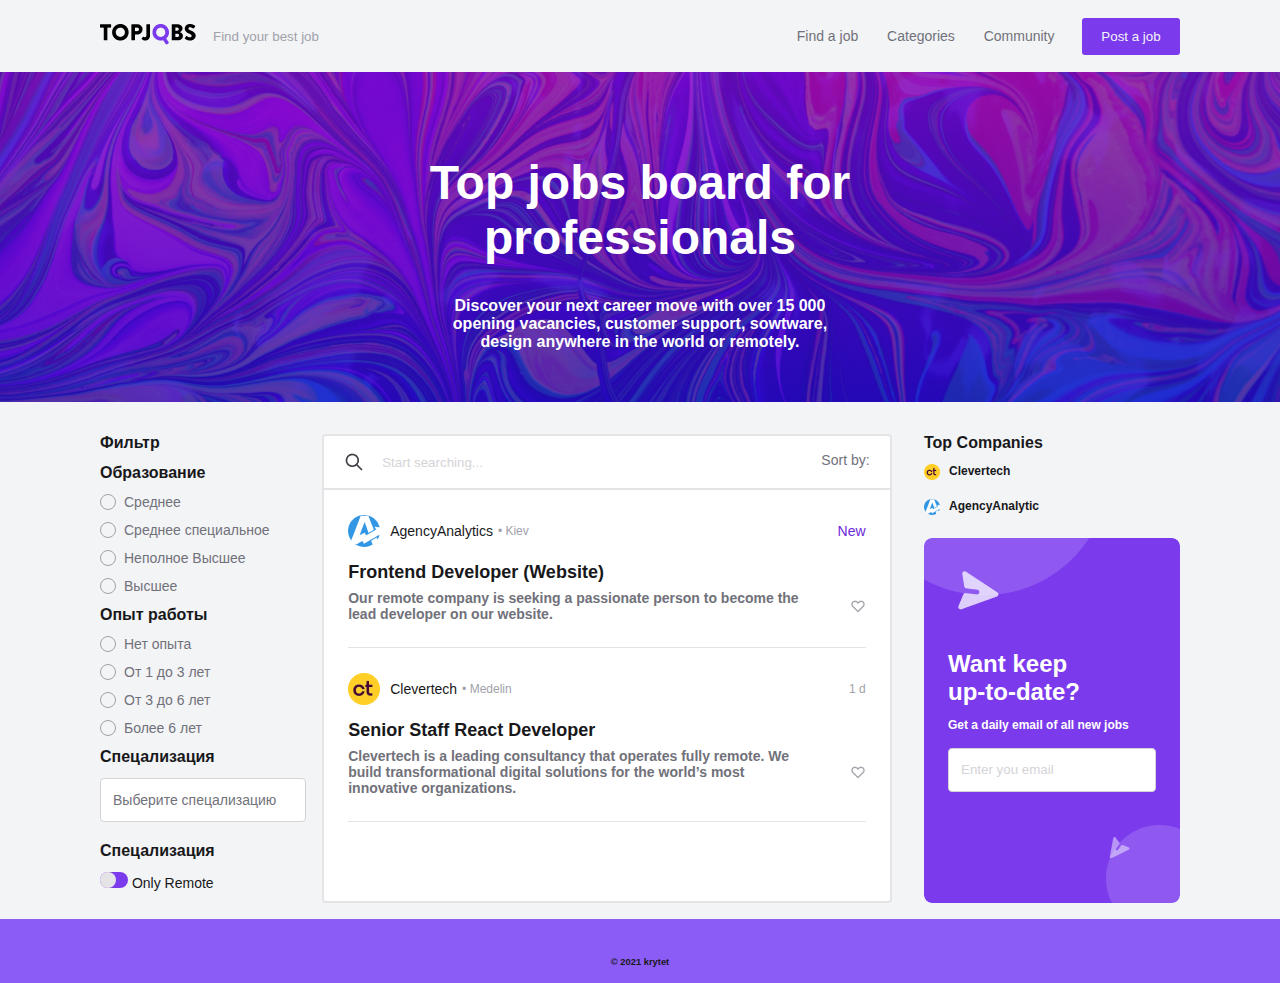
==== search.html @ fb3dc89b "first commit" ====
<!DOCTYPE html>
<html>
    <head>
        <title>Job search</title>
        <meta>
        <link rel="stylesheet" href="style.css">
    </head>
    <body>
        <header>
            <div id="top" class="top">
                <div>
                    <img src="./img/logo.png" alt="logo">
                </div>
                <input type="text" name="search" id="input_search" placeholder="Find your best job">
                <div id="menu" class="menu">
                    <a href="#">Find a job</a>
                    <a href="#">Categories</a>
                    <a href="#">Community</a>
                </div>
                <button>Post a job</button>
            </div>
            <div id="logo" class="logo">
                <div id="slogan" class="slogan">
                    <h1>Top jobs board for professionals</h1>
                    <h5>Discover your next career move with over 15 000 opening 
                        vacancies, customer support, sowtware, design anywhere in 
                        the world or remotely.
                    </h5>
                </div>
                
            </div>

        </header>
        <div id="content" class="content">
            <div id="left_sidebar" class="left_sidebar">
                <h5>Фильтр</h5>
                <h5>Образование</h5>
                <label class="radio_select">
                    <input type="radio" name="education" class="redio_select">
                    <span class="fake"></span>
                    <span>Среднее</span>
                </label>
                <label class="radio_select">
                    <input type="radio" name="education" class="redio_select">
                    <span class="fake"></span>
                    <span>Среднее специальное</span>
                </label>
                <label class="radio_select">
                    <input type="radio" name="education" class="redio_select">
                    <span class="fake"></span>
                    <span>Неполное Высшее</span>
                </label>
                <label class="radio_select">
                    <input type="radio" name="education" class="redio_select">
                    <span class="fake"></span>
                    <span>Высшее</span>
                </label>
                <h5>Опыт работы</h5>
                <label class="radio_select">
                    <input type="radio" name="experience" class="redio_select">
                    <span class="fake"></span>
                    <span>Нет опыта</span>
                </label>
                <label class="radio_select">
                    <input type="radio" name="experience" class="redio_select">
                    <span class="fake"></span>
                    <span>От 1 до 3 лет</span>
                </label>
                <label class="radio_select">
                    <input type="radio" name="experience" class="redio_select">
                    <span class="fake"></span>
                    <span>От 3 до 6 лет</span>
                </label>
                <label class="radio_select">
                    <input type="radio" name="experience" class="redio_select">
                    <span class="fake"></span>
                    <span>Более 6 лет</span>
                </label>
                <h5>Спецализация</h5>
                <input type="text" name="specialization" id="specialization" placeholder="Выберите спецализацию">
                <h5>Спецализация</h5>
                <label class="select_bolean">
                    <input type="checkbox" name="remote" class="checkbox_bolean">
                    <span class="check_bolean"></span>
                    <span>Only Remote</span>
                </label>
            </div>
            <div id="jobs_block" class="jobs_block">
                
                <div id="search" class="search">
                    <img src="./img/search.png" alt="search">
                    <input type="text" name="search" id="input_search" placeholder="Start searching...">
                    <div id="sort" class="sort">Sort by:</div>
                </div>
                <div id="jobs_list" class="jobs_list">
                    <div id="job_info" class="job_info">
                        <div id="name_company" class="name_company">
                            <img src="./img/Avatar.png" alt="Avatar">
                            <div id="name_com" class="name_com">AgencyAnalytics</div>
                            <div id="city" class="city">• Kiev</div>
                            <div id="data_age" class="new">New</div>
                        </div>
                        <div id="name_job" class="name_job">
                            <h2>Frontend Developer (Website)</h2>
                        </div>
                        <div id="description" class="description">
                            <h3>Our remote company is seeking a passionate 
                                person to become the lead developer on our website.
                            </h3>
                            <img src="./img/heart.png" alt="heart">
                        </div>
                    </div>
                    <div id="job_info" class="job_info">
                        <div id="name_company" class="name_company">
                            <img src="./img/avatar_comp_1.png" alt="Avatar">
                            <div id="name_com" class="name_com">Clevertech</div>
                            <div id="city" class="city">• Medelin</div>
                            <div id="data_age" class="data_age">1 d</div>
                        </div>
                        <div id="name_job" class="name_job">
                            <h2>Senior Staff React Developer</h2>
                        </div>
                        <div id="description" class="description">
                            <h3>Clevertech is a leading consultancy that 
                                operates fully remote. We build 
                                transformational digital solutions for the 
                                world’s most innovative organizations.
                            </h3>
                            <img src="./img/heart.png" alt="heart">
                        </div>
                    </div>
                </div>
            </div>
            
            <div id="right_sidebar" class="right_sidebar">
                <h5>Top Companies</h5>
                <div id="top_company_list" class="top_company_list">
                    <div id="name_short_company" class="name_short_company">
                        <img src="./img/avatar_comp_1.png" alt="logo">
                        <h4>Clevertech</h4>
                    </div>
                    <div id="name_short_company" class="name_short_company">
                        <img src="./img/Avatar.png" alt="logo">
                        <h4>AgencyAnalytic</h4>
                    </div>
                </div>
                <div id="email_mailing" class="email_mailing">
                    <h2>Want keep up-to-date?</h2>
                    <h3>Get a daily email of all new jobs</h3>
                    <input type="email" name="mailing" id="mailing" placeholder="Enter you email">
                </div>
            </div>
        </div>
        <footer>
            <h6>© 2021 krytet</h6>

        </footer>
    </body>
</html>
---- style.css ----
body{
    margin: 0px;
    background-color: #F3F4F6;
    font-size: 14px;
    font-family: 'Helvetica', 'Neue';
    color: #18181B;
}
header{
    display: flex;
    flex-direction: column;
}
.top{
    display: flex;
    flex-direction: row;
    height: 37px;
    padding: 17.5px 100px;
    align-items: center;
}
.top input {
    flex-grow: 1;
    background: none;
    border: none;
    margin-left: 15px;
}
.top input::placeholder{
    color: #A1A1AA;
}
.top a {
    color: #71717A;
    text-decoration: none;
    font-size: 14px;
    font-family: 'Helvetica', 'Neue';
    margin-left: 25px;
}
.top button{
    background-color: #7C3AED;
    color: #F3F4F6;
    border: none;
    border-radius: 3px;
    height: 37px;
    width: 98px;
    padding: 0;
    margin-left: 27.5px;
}
input:focus{
    outline: none;
}
h5 {
    margin: 0px;
}

.logo {
    background-image: url("./img/background.png");
    background-size: cover;
    display: flex;
    flex-direction: column;
    text-align: center;
    height: 330px;

}
.slogan {
    margin: auto;
    color: #FFFFFF;
}
.slogan h1 {
    font-size: 48px;
    max-width: 584px;
}
.slogan h5 {
    max-width: 410px;
    font-size: 16px;
    margin: auto;
}
.content{
    display: grid;
    grid-template-columns: 1fr 3fr 1fr ;
    grid-column-gap: 3%;
    padding-top: 32px;
    padding-left: 100px;
    padding-right: 100px;
}

.left_sidebar h5 {
    color: #18181B;
    font-size: 16px;
    margin-bottom: 12px;
}

.radio_select {
    display: grid;
    grid-template-columns: 16px auto;
    grid-column-gap: 8px;
    text-align: left;
    color: #71717A;
    font-size: 14px;
    padding-bottom: 12px;
}

.radio_select input {
    display: none;
}

.fake {
    height: 14px;
    width: 14px;
    border: 1px solid #A1A1AA;
    border-radius: 50%;
    transition: 1s;
    position: relative;
}
.fake:hover {
    border: 1px solid #5c5c5c;
    transition: 0.2s;
}
.fake::before {
    content: "";
    position: absolute;
    top: 50%;
    left: 50%;
    transform: translate(-50%, -50%);
    display: block;
    height: 3px;
    width: 3px;
    border-radius: 50%;
    border: 6px solid #7C3AED;
    transition: 0.5s;
    opacity: 0;
}
.redio_select:checked + .fake::before {
    opacity: 1;
}

.left_sidebar input {
    width: 100%;
    height: 40px;
    border-radius: 4px;
    border: 1px solid #D4D4D8;
    padding-left: 12px;
    font-size: 14px;
    margin-bottom: 20px;
}
.left_sidebar input::placeholder {
    color: #71717A;
}

.select_bolean  {
    display: inline;
}
.checkbox_bolean {
    display: none;
}
.check_bolean {
    display: inline-block;
    height: 16px;
    width: 28px;
    border-radius: 8px;
    background-color: #7C3AED;
    transition: 1s;
}
.check_bolean::before {
    content: "";
    display: block;
    position: relative;
    height: 16px;
    width: 16px;
    border-radius: 50%;
    background-color: #E4E4E7;
    left: 0%;
    opacity: 1;
    transition: 1s;
}
.checkbox_bolean:checked + .check_bolean::before {
    background-color: #7C3AED;
    left: 12px;
}
.checkbox_bolean:checked + .check_bolean {
    background-color: #E4E4E7;
}



.jobs_block {
    background-color: white;
    border: 2px solid #E4E4E7;
    border-radius: 4px;
}
.search {
    display: flex;
    flex-direction: row;
    padding: 16px 20px;
    border-bottom: 2px solid #E4E4E7;
}
.search input {
    flex-grow: 1;
    color:  #71717A;
    border: none;
    margin-left: 16px;
}
input::placeholder {
    color: #D4D4D8; 
}
.sort {
    color: #71717A;
}

.job_info {
    min-height: 100px;
    margin: 25px 24px;
    display: flex;
    flex-direction: column;
    border-bottom: 1px solid #E4E4E7;
}

.name_company {
    display: flex;
    flex-direction: row;
    align-items: center;
}
.name_company img {
    height: 32px;
    width: 32px;
}
.name_com {
    font-size: 14px;
    padding-left: 10px;
}
.city {
    flex-grow: 1;
    color: #A1A1AA;
    font-size: 12px;
    padding-left: 5px;
}
.data_age {
    color: #A1A1AA;
    font-size: 12px;
    padding-left: 5px;
}
.new {
    color: #6D28D9;
}

.name_job h2 {
    font-size: 18px;
    margin-bottom: 7px;
}

.description {
    display: flex;
    flex-direction: row;
    margin-bottom: 25px;

}
.description h3 {
    color: #71717A;
    font-size: 14px;
    flex-grow: 1;
    
    margin: 0px;
}
.description img {
    height: 16px;
    width: 16px;
    margin-left: 35px;
    margin-top: auto;
    margin-bottom: auto;
}

.right_sidebar {
    display: flex;
    flex-direction: column;
    min-width: 256px;
}
.right_sidebar h5 {
    font-size: 16px;
}

.name_short_company{
    display: flex;
    flex-direction: row;
    align-items: center;
    margin-top: 12px;
}
.name_short_company img {
    height: 16px;
    width: 16px;
    margin-bottom: auto;
}
.name_short_company h4 {
    font-size: 12px;
    margin-top: 0px;
    margin-left: 9px;
    margin-bottom: 9px;

}

.email_mailing {
    background-image: url("./img/Email.png");
    border-radius: 8px;
    height: 365px;
    width: 256px;
    display: flex;
    flex-direction: column;
    margin: 0px;
    vertical-align: middle;
    color: white;
    margin-top: 16px;
}
.email_mailing h2 {
    font-size: 24px;
    margin-top: auto;
    margin-left: 24px;
    margin-right: 24px;
    margin-bottom: 0px;
    width: 150px;
}
.email_mailing h3 {
    font-size: 12px;
    margin-left: 24px;
    margin-right: 24px;
    margin-bottom: 16px;
    width: 190px;
}
.email_mailing input {
    border-radius: 4px;
    border: 1px solid #D4D4D8;
    margin-left: 24px;
    margin-right: 24px;
    height: 40px;
    padding-left: 12px;
    margin-bottom: auto;
}

footer{
    text-align: center;
    background-color: #8B5CF6;
    margin-top: 16px;
    padding-top: 16px;
    padding-bottom: 16px;
}
footer h6 {
    margin-bottom: 0px;
}
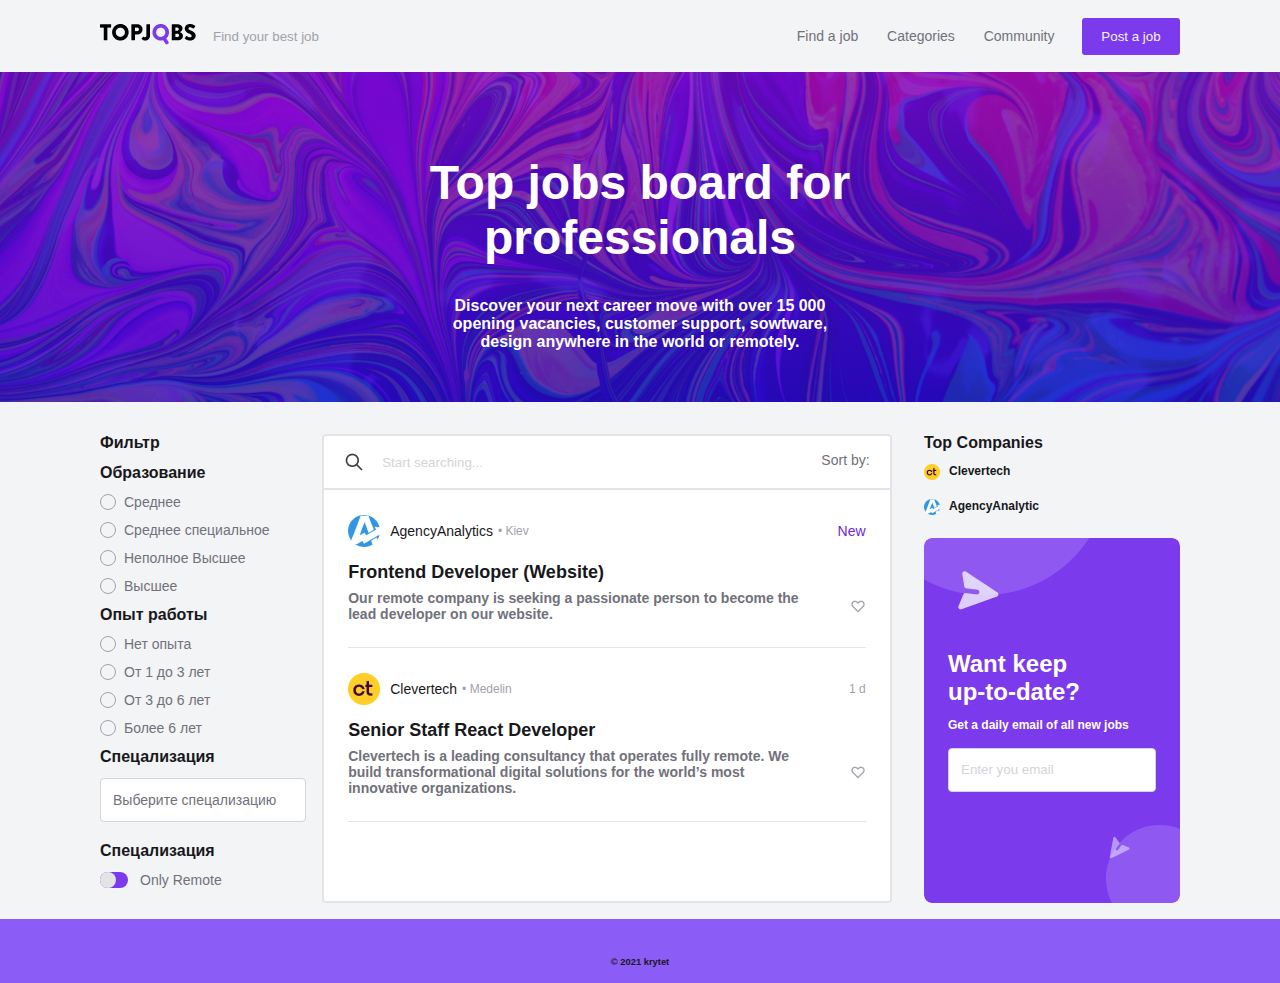
==== commit 3707f764: "add icon" ====
--- a/search.html
+++ b/search.html
@@ -4,6 +4,7 @@
         <title>Job search</title>
         <meta>
         <link rel="stylesheet" href="style.css">
+        <link rel="shortcut icon" href="./img/icon.ico" />
     </head>
     <body>
         <header>
@@ -82,7 +83,7 @@
                 <label class="select_bolean">
                     <input type="checkbox" name="remote" class="checkbox_bolean">
                     <span class="check_bolean"></span>
-                    <span>Only Remote</span>
+                    <span class="text">Only Remote</span>
                 </label>
             </div>
             <div id="jobs_block" class="jobs_block">
--- a/style.css
+++ b/style.css
@@ -146,6 +146,14 @@
 .select_bolean  {
     display: inline;
 }
+
+.select_bolean .text {
+    position:absolute;
+    padding-left: 12px;
+    color: #71717A;
+    vertical-align: middle;
+}
+
 .checkbox_bolean {
     display: none;
 }
@@ -179,6 +187,7 @@
 
 
 
+
 .jobs_block {
     background-color: white;
     border: 2px solid #E4E4E7;
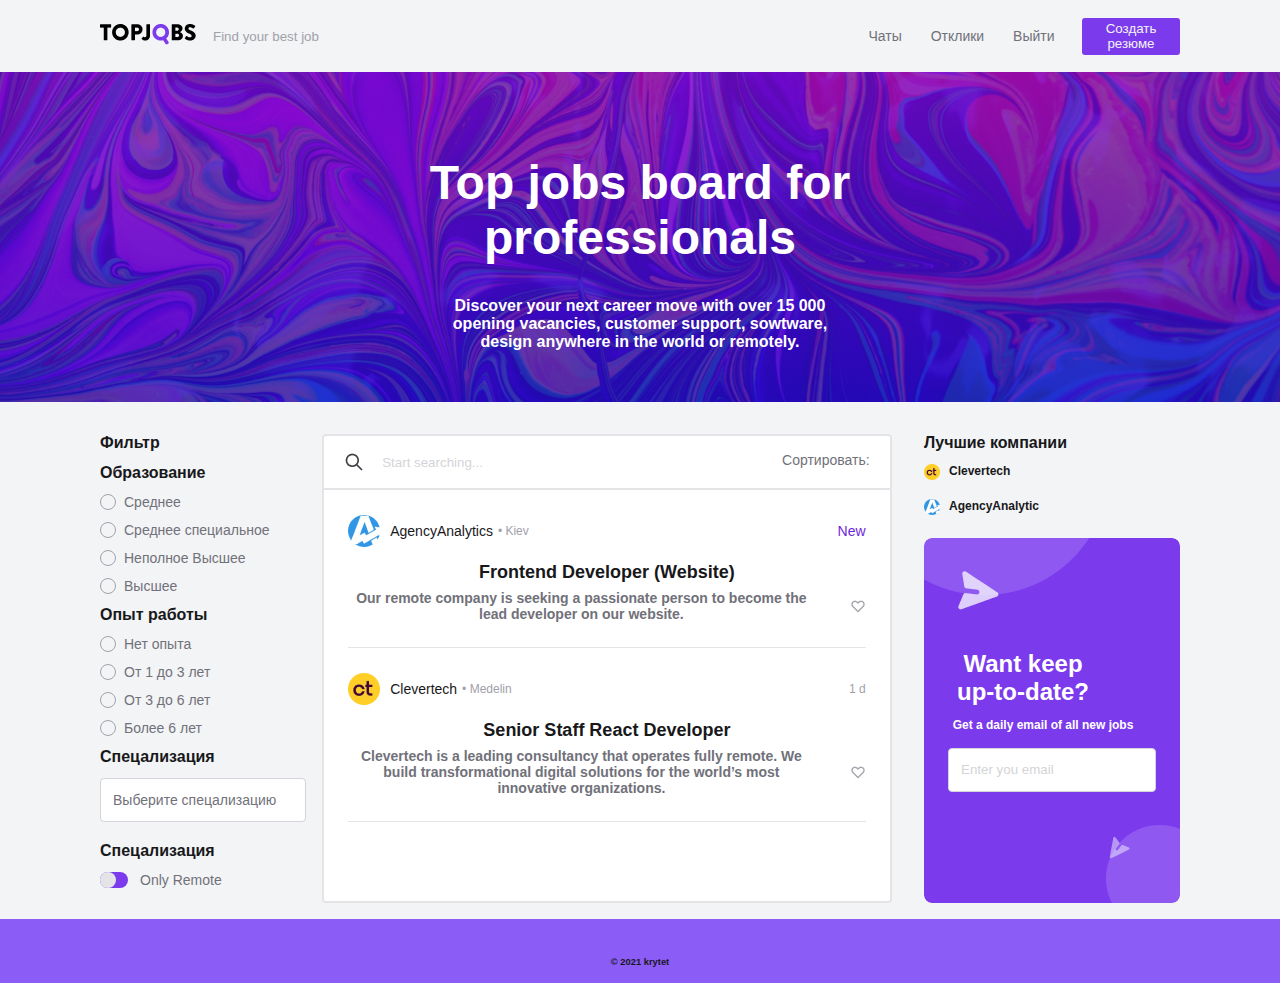
==== commit 7f8280f4: "add detail page" ====
--- a/search.html
+++ b/search.html
@@ -3,7 +3,7 @@
     <head>
         <title>Job search</title>
         <meta>
-        <link rel="stylesheet" href="style.css">
+        <link rel="stylesheet" href="./css/style.css">
         <link rel="shortcut icon" href="./img/icon.ico" />
     </head>
     <body>
@@ -14,11 +14,11 @@
                 </div>
                 <input type="text" name="search" id="input_search" placeholder="Find your best job">
                 <div id="menu" class="menu">
-                    <a href="#">Find a job</a>
-                    <a href="#">Categories</a>
-                    <a href="#">Community</a>
+                    <a href="#">Чаты</a>
+                    <a href="#">Отклики</a>
+                    <a href="#">Выйти</a>
                 </div>
-                <button>Post a job</button>
+                <button>Создать резюме</button>
             </div>
             <div id="logo" class="logo">
                 <div id="slogan" class="slogan">
@@ -91,7 +91,7 @@
                 <div id="search" class="search">
                     <img src="./img/search.png" alt="search">
                     <input type="text" name="search" id="input_search" placeholder="Start searching...">
-                    <div id="sort" class="sort">Sort by:</div>
+                    <div id="sort" class="sort">Сортировать:</div>
                 </div>
                 <div id="jobs_list" class="jobs_list">
                     <div id="job_info" class="job_info">
@@ -134,7 +134,7 @@
             </div>
             
             <div id="right_sidebar" class="right_sidebar">
-                <h5>Top Companies</h5>
+                <h5>Лучшие компании</h5>
                 <div id="top_company_list" class="top_company_list">
                     <div id="name_short_company" class="name_short_company">
                         <img src="./img/avatar_comp_1.png" alt="logo">
--- a/css/style.css
+++ b/css/style.css
@@ -0,0 +1,460 @@
+body{
+    margin: 0px;
+    background-color: #F3F4F6;
+    font-size: 14px;
+    font-family: 'Helvetica', 'Neue';
+    color: #18181B;
+}
+
+/*Настройка шапки сайта*/
+header{
+    display: flex;
+    flex-direction: column;
+}
+.top{
+    display: flex;
+    flex-direction: row;
+    height: 37px;
+    padding: 17.5px 100px;
+    align-items: center;
+}
+.top input {
+    flex-grow: 1;
+    background: none;
+    border: none;
+    margin-left: 15px;
+}
+.top input::placeholder{
+    color: #A1A1AA;
+}
+.top a {
+    color: #71717A;
+    text-decoration: none;
+    font-size: 14px;
+    font-family: 'Helvetica', 'Neue';
+    margin-left: 25px;
+}
+.top button{
+    background-color: #7C3AED;
+    color: #F3F4F6;
+    border: none;
+    border-radius: 3px;
+    height: 37px;
+    width: 98px;
+    padding: 0;
+    margin-left: 27.5px;
+}
+input:focus{
+    outline: none;
+}
+h5 {
+    margin: 0px;
+}
+
+/*Настройка логотипа блока*/
+.logo {
+    background-image: url("../img/background.png");
+    background-size: cover;
+    display: flex;
+    flex-direction: column;
+    text-align: center;
+    height: 330px;
+}
+.slogan {
+    margin: auto;
+    color: #FFFFFF;
+}
+.slogan h1 {
+    font-size: 48px;
+    max-width: 584px;
+}
+.slogan h5 {
+    max-width: 410px;
+    font-size: 16px;
+    margin: auto;
+}
+/*Нстройка основной информации*/
+.content{
+    display: grid;
+    grid-template-columns: 1fr 3fr 1fr ;
+    grid-column-gap: 3%;
+    padding-top: 32px;
+    padding-left: 100px;
+    padding-right: 100px;
+}
+/*Настрока левого бара*/
+.left_sidebar h5 {
+    color: #18181B;
+    font-size: 16px;
+    margin-bottom: 12px;
+}
+
+.radio_select {
+    display: grid;
+    grid-template-columns: 16px auto;
+    grid-column-gap: 8px;
+    text-align: left;
+    color: #71717A;
+    font-size: 14px;
+    padding-bottom: 12px;
+}
+
+.radio_select input {
+    display: none;
+}
+
+.fake {
+    height: 14px;
+    width: 14px;
+    border: 1px solid #A1A1AA;
+    border-radius: 50%;
+    transition: 1s;
+    position: relative;
+}
+.fake:hover {
+    border: 1px solid #5c5c5c;
+    transition: 0.2s;
+}
+.fake::before {
+    content: "";
+    position: absolute;
+    top: 50%;
+    left: 50%;
+    transform: translate(-50%, -50%);
+    display: block;
+    height: 3px;
+    width: 3px;
+    border-radius: 50%;
+    border: 6px solid #7C3AED;
+    transition: 0.5s;
+    opacity: 0;
+}
+.redio_select:checked + .fake::before {
+    opacity: 1;
+}
+
+.left_sidebar input {
+    width: 100%;
+    height: 40px;
+    border-radius: 4px;
+    border: 1px solid #D4D4D8;
+    padding-left: 12px;
+    font-size: 14px;
+    margin-bottom: 20px;
+}
+.left_sidebar input::placeholder {
+    color: #71717A;
+}
+
+.select_bolean  {
+    display: inline;
+}
+
+.select_bolean .text {
+    position:absolute;
+    padding-left: 12px;
+    color: #71717A;
+    vertical-align: middle;
+}
+
+.checkbox_bolean {
+    display: none;
+}
+.check_bolean {
+    display: inline-block;
+    height: 16px;
+    width: 28px;
+    border-radius: 8px;
+    background-color: #7C3AED;
+    transition: 1s;
+}
+.check_bolean::before {
+    content: "";
+    display: block;
+    position: relative;
+    height: 16px;
+    width: 16px;
+    border-radius: 50%;
+    background-color: #E4E4E7;
+    left: 0%;
+    opacity: 1;
+    transition: 1s;
+}
+.checkbox_bolean:checked + .check_bolean::before {
+    background-color: #7C3AED;
+    left: 12px;
+}
+.checkbox_bolean:checked + .check_bolean {
+    background-color: #E4E4E7;
+}
+
+
+
+/*Настройка блока вакансий*/ 
+.jobs_block {
+    background-color: white;
+    border: 2px solid #E4E4E7;
+    border-radius: 4px;
+}
+.search {
+    display: flex;
+    flex-direction: row;
+    padding: 16px 20px;
+    border-bottom: 2px solid #E4E4E7;
+}
+.search input {
+    flex-grow: 1;
+    color:  #71717A;
+    border: none;
+    margin-left: 16px;
+}
+input::placeholder {
+    color: #D4D4D8; 
+}
+.sort {
+    color: #71717A;
+}
+
+.job_info {
+    min-height: 100px;
+    margin: 25px 24px;
+    display: flex;
+    flex-direction: column;
+    border-bottom: 1px solid #E4E4E7;
+}
+
+.name_company {
+    display: flex;
+    flex-direction: row;
+    align-items: center;
+}
+.name_company img {
+    height: 32px;
+    width: 32px;
+}
+.name_com {
+    font-size: 14px;
+    padding-left: 10px;
+}
+.city {
+    flex-grow: 1;
+    color: #A1A1AA;
+    font-size: 12px;
+    padding-left: 5px;
+}
+.data_age {
+    color: #A1A1AA;
+    font-size: 12px;
+    padding-left: 5px;
+}
+.new {
+    color: #6D28D9;
+}
+
+.name_job h2 {
+    font-size: 18px;
+    margin-bottom: 7px;
+}
+
+.description {
+    display: flex;
+    flex-direction: row;
+    margin-bottom: 25px;
+
+}
+.description h3 {
+    color: #71717A;
+    font-size: 14px;
+    flex-grow: 1;
+    
+    margin: 0px;
+}
+.description img {
+    height: 16px;
+    width: 16px;
+    margin-left: 35px;
+    margin-top: auto;
+    margin-bottom: auto;
+}
+
+/*Настройка правого бара*/
+.right_sidebar {
+    display: flex;
+    flex-direction: column;
+    min-width: 256px;
+}
+.right_sidebar h5 {
+    font-size: 16px;
+}
+
+.name_short_company{
+    display: flex;
+    flex-direction: row;
+    align-items: center;
+    margin-top: 12px;
+}
+.name_short_company img {
+    height: 16px;
+    width: 16px;
+    margin-bottom: auto;
+}
+.name_short_company h4 {
+    font-size: 12px;
+    margin-top: 0px;
+    margin-left: 9px;
+    margin-bottom: 9px;
+
+}
+
+.email_mailing {
+    background-image: url("../img/Email.png");
+    border-radius: 8px;
+    height: 365px;
+    width: 256px;
+    display: flex;
+    flex-direction: column;
+    margin: 0px;
+    vertical-align: middle;
+    color: white;
+    margin-top: 16px;
+}
+.email_mailing h2 {
+    font-size: 24px;
+    margin-top: auto;
+    margin-left: 24px;
+    margin-right: 24px;
+    margin-bottom: 0px;
+    width: 150px;
+}
+.email_mailing h3 {
+    font-size: 12px;
+    margin-left: 24px;
+    margin-right: 24px;
+    margin-bottom: 16px;
+    width: 190px;
+}
+.email_mailing input {
+    border-radius: 4px;
+    border: 1px solid #D4D4D8;
+    margin-left: 24px;
+    margin-right: 24px;
+    height: 40px;
+    padding-left: 12px;
+    margin-bottom: auto;
+}
+
+/*Настройка футтера*/
+footer{
+    text-align: center;
+    background-color: #8B5CF6;
+    margin-top: 16px;
+    padding-top: 16px;
+    padding-bottom: 16px;
+}
+footer h6 {
+    margin-bottom: 0px;
+}
+
+
+/* 
+            для index.html
+*/
+
+
+
+
+
+
+/*
+            для detail
+*/
+.content-detail-jobs {
+    display: grid;
+    grid-template-areas: "left right";
+    grid-column-gap: 30px;
+    align-items: center;
+    align-self:center;
+    align-content: center;
+    justify-self: center;
+    justify-content: center;
+    margin-bottom: 15px; 
+    margin-top: 30px; 
+
+}
+
+/* Блок вывода информации о вакансии */
+.view-detail-vacancy {
+    grid-area: 'left';
+    width: 700px;
+    vertical-align: top;
+    min-height: 1px;
+    padding-left: 15px;
+    padding-right: 15px;
+    border: 1px dotted #939;
+
+    background-color: white;
+    border: 2px solid #E4E4E7;
+    border-radius: 10px;
+}
+
+.view-detail-vacancy h1, h2, h3 {
+    text-align: center;
+}
+
+.view-detail-vacancy h2 {
+    color: #71717a7c;
+}
+
+.view-detail-vacancy .list-skills {
+    display: flex;
+    flex-wrap: wrap;
+    justify-content: center;
+}
+.list-skills span {
+    background-color: rgb(202, 138, 218);
+    border: 1px solid #E4E4E7;
+    border-radius: 10px;
+    padding: 5px;
+    margin: 5px;
+}
+
+/* Блок вывода информации о комании */
+.company-info-and-skills {
+    width: 300px;
+    color: #18181B;
+    font-size: 16px;
+    margin-bottom: 12px;
+    align-items: center;
+    align-self:center;
+    align-content: center;
+    text-align: center;
+}
+
+.response-vacancy {
+    background-color: rgb(202, 138, 218);
+    border: 1px solid #E4E4E7;
+    border-radius: 5px;
+    text-decoration: none;
+    padding: 10px;
+    color: black;
+    margin: 10px;
+
+}
+.response-vacancy:hover { 
+    text-decoration: none;
+    color: #F3F4F6;
+    transition: 0.5s;
+}
+
+.requirements-list-for-job {
+    font-size: 14px;
+    color: #71717a;
+}
+
+.requirements-list-for-job span {
+    color: black;
+    font-size: 14px;
+    font-style: italic;
+}
+
+
